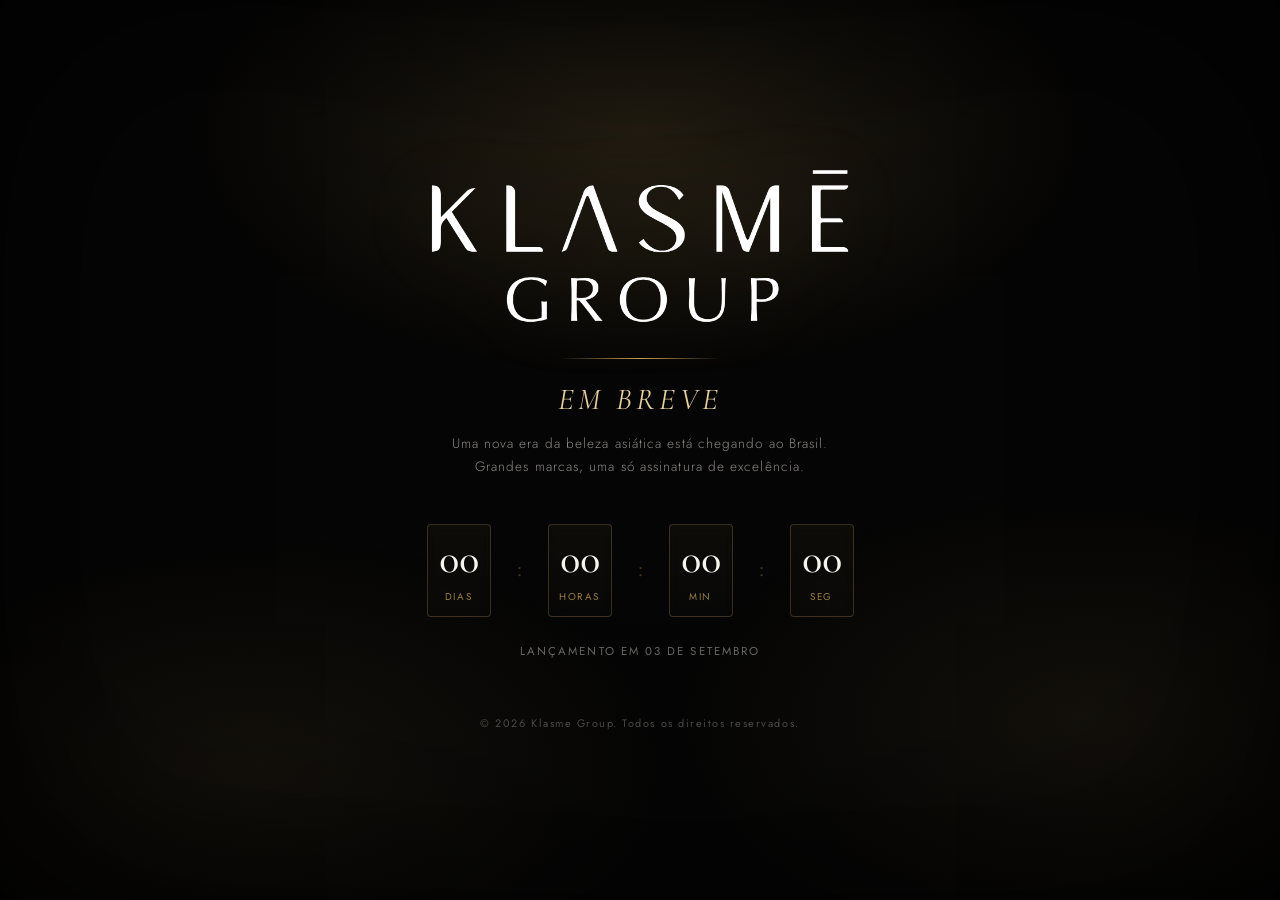
==== index.html @ d5556e87 "em breve pagina inicial" ====
<!DOCTYPE html>
<html lang="pt-BR">
<head>
  <meta charset="UTF-8">
  <meta name="viewport" content="width=device-width, initial-scale=1.0">
  <title>Klasme Group — Em Breve</title>
  <meta name="description" content="Klasme Group. Grandes marcas de cosméticos asiáticas chegando em breve.">

  <link rel="preconnect" href="https://fonts.googleapis.com">
  <link rel="preconnect" href="https://fonts.gstatic.com" crossorigin>
  <link href="https://fonts.googleapis.com/css2?family=Cormorant+Garamond:ital,wght@0,300;0,400;0,500;1,400&family=Jost:wght@300;400;500&display=swap" rel="stylesheet">

  <style>
    :root {
      --gold: #c9a15a;
      --gold-soft: #e6cf9e;
      --black: #050505;
      --white: #f7f4ee;
    }

    * {
      margin: 0;
      padding: 0;
      box-sizing: border-box;
    }

    html, body {
      height: 100%;
    }

    body {
      position: relative;
      display: flex;
      flex-direction: column;
      justify-content: center;
      align-items: center;
      min-height: 100vh;
      background: var(--black);
      color: var(--white);
      font-family: 'Jost', sans-serif;
      overflow: hidden;
      padding: 24px;
    }

    /* Ambient luxury glow background */
    .glow {
      position: fixed;
      inset: 0;
      z-index: 0;
      pointer-events: none;
      background:
        radial-gradient(ellipse 60% 45% at 50% 15%, rgba(201, 161, 90, 0.16), transparent 60%),
        radial-gradient(ellipse 50% 40% at 20% 85%, rgba(201, 161, 90, 0.08), transparent 65%),
        radial-gradient(ellipse 50% 40% at 85% 80%, rgba(201, 161, 90, 0.08), transparent 65%);
      animation: drift 14s ease-in-out infinite alternate;
    }

    @keyframes drift {
      0%   { transform: scale(1) translateY(0); opacity: 0.85; }
      100% { transform: scale(1.08) translateY(-10px); opacity: 1; }
    }

    /* Fine noise/texture vignette */
    .vignette {
      position: fixed;
      inset: 0;
      z-index: 0;
      pointer-events: none;
      box-shadow: inset 0 0 18vw rgba(0, 0, 0, 0.85);
    }

    .content {
      position: relative;
      z-index: 1;
      display: flex;
      flex-direction: column;
      align-items: center;
      text-align: center;
      max-width: 640px;
      width: 100%;
    }

    .logo-wrap {
      opacity: 0;
      transform: translateY(18px) scale(0.97);
      animation: reveal 1.4s cubic-bezier(0.16, 1, 0.3, 1) 0.2s forwards;
    }

    .logo-wrap img {
      width: min(78vw, 420px);
      height: auto;
      filter: drop-shadow(0 0 40px rgba(201, 161, 90, 0.12));
    }

    .divider {
      width: 0;
      height: 1px;
      margin: 28px auto 22px;
      background: linear-gradient(90deg, transparent, var(--gold), transparent);
      animation: expand 1.2s ease-out 1.1s forwards;
    }

    @keyframes expand {
      to { width: 160px; }
    }

    .tagline {
      font-family: 'Cormorant Garamond', serif;
      font-style: italic;
      font-weight: 400;
      font-size: clamp(1.35rem, 4vw, 1.9rem);
      letter-spacing: 0.14em;
      color: var(--gold-soft);
      text-transform: uppercase;
      opacity: 0;
      animation: reveal 1.2s cubic-bezier(0.16, 1, 0.3, 1) 0.9s forwards;
    }

    .subtext {
      margin-top: 14px;
      font-weight: 300;
      font-size: 0.85rem;
      letter-spacing: 0.08em;
      color: rgba(247, 244, 238, 0.55);
      max-width: 420px;
      line-height: 1.7;
      opacity: 0;
      animation: reveal 1.2s cubic-bezier(0.16, 1, 0.3, 1) 1.2s forwards;
    }

    @keyframes reveal {
      to { opacity: 1; transform: translateY(0) scale(1); }
    }

    /* Countdown */
    .countdown {
      display: flex;
      gap: clamp(10px, 3vw, 26px);
      margin-top: 46px;
      opacity: 0;
      animation: reveal 1.3s cubic-bezier(0.16, 1, 0.3, 1) 1.5s forwards;
    }

    .countdown .unit {
      display: flex;
      flex-direction: column;
      align-items: center;
      min-width: 64px;
      padding: 14px 6px 12px;
      border: 1px solid rgba(201, 161, 90, 0.25);
      border-radius: 4px;
      background: linear-gradient(180deg, rgba(201, 161, 90, 0.05), rgba(255, 255, 255, 0.01));
      backdrop-filter: blur(6px);
      transition: border-color 0.4s ease, box-shadow 0.4s ease;
    }

    .countdown .unit:hover {
      border-color: rgba(201, 161, 90, 0.55);
      box-shadow: 0 0 24px rgba(201, 161, 90, 0.12);
    }

    .countdown .value {
      font-family: 'Cormorant Garamond', serif;
      font-weight: 500;
      font-size: clamp(1.8rem, 5vw, 2.6rem);
      color: var(--white);
      line-height: 1;
      font-variant-numeric: tabular-nums;
    }

    .countdown .label {
      margin-top: 8px;
      font-size: 0.62rem;
      letter-spacing: 0.16em;
      text-transform: uppercase;
      color: rgba(201, 161, 90, 0.75);
    }

    .countdown .sep {
      align-self: center;
      color: rgba(201, 161, 90, 0.3);
      font-family: 'Cormorant Garamond', serif;
      font-size: 1.6rem;
      margin-top: -6px;
    }

    .date-note {
      margin-top: 26px;
      font-size: 0.72rem;
      letter-spacing: 0.18em;
      text-transform: uppercase;
      color: rgba(247, 244, 238, 0.4);
      opacity: 0;
      animation: reveal 1.2s cubic-bezier(0.16, 1, 0.3, 1) 1.8s forwards;
    }

    footer {
      position: relative;
      z-index: 1;
      margin-top: 56px;
      font-size: 0.68rem;
      letter-spacing: 0.14em;
      color: rgba(247, 244, 238, 0.28);
      opacity: 0;
      animation: reveal 1.2s ease 2.1s forwards;
    }

    @media (max-width: 420px) {
      .countdown { gap: 8px; }
      .countdown .unit { min-width: 54px; padding: 10px 4px; }
      .countdown .sep { font-size: 1.2rem; }
    }
  </style>
</head>
<body>
  <div class="glow"></div>
  <div class="vignette"></div>

  <main class="content">
    <div class="logo-wrap">
      <img src="assets/imgs/KLASME-GROUP-LOGO.png" alt="Klasme Group">
    </div>

    <div class="divider"></div>

    <p class="tagline">Em breve</p>
    <p class="subtext">
      Uma nova era da beleza asiática está chegando ao Brasil.
      Grandes marcas, uma só assinatura de excelência.
    </p>

    <div class="countdown" id="countdown" aria-label="Contagem regressiva para o lançamento">
      <div class="unit"><span class="value" id="cd-days">00</span><span class="label">Dias</span></div>
      <span class="sep">:</span>
      <div class="unit"><span class="value" id="cd-hours">00</span><span class="label">Horas</span></div>
      <span class="sep">:</span>
      <div class="unit"><span class="value" id="cd-minutes">00</span><span class="label">Min</span></div>
      <span class="sep">:</span>
      <div class="unit"><span class="value" id="cd-seconds">00</span><span class="label">Seg</span></div>
    </div>

    <p class="date-note">Lançamento em 03 de setembro</p>
  </main>

  <footer>&copy; <span id="year"></span> Klasme Group. Todos os direitos reservados.</footer>

  <script>
    document.getElementById('year').textContent = new Date().getFullYear();

    var targetDate = new Date('2026-09-03T00:00:00-03:00').getTime();

    var els = {
      days: document.getElementById('cd-days'),
      hours: document.getElementById('cd-hours'),
      minutes: document.getElementById('cd-minutes'),
      seconds: document.getElementById('cd-seconds')
    };

    function pad(n) {
      return String(n).padStart(2, '0');
    }

    function tick() {
      var now = Date.now();
      var diff = targetDate - now;

      if (diff <= 0) {
        els.days.textContent = '00';
        els.hours.textContent = '00';
        els.minutes.textContent = '00';
        els.seconds.textContent = '00';
        clearInterval(timer);
        return;
      }

      var days = Math.floor(diff / (1000 * 60 * 60 * 24));
      var hours = Math.floor((diff / (1000 * 60 * 60)) % 24);
      var minutes = Math.floor((diff / (1000 * 60)) % 60);
      var seconds = Math.floor((diff / 1000) % 60);

      els.days.textContent = pad(days);
      els.hours.textContent = pad(hours);
      els.minutes.textContent = pad(minutes);
      els.seconds.textContent = pad(seconds);
    }

    tick();
    var timer = setInterval(tick, 1000);
  </script>
</body>
</html>
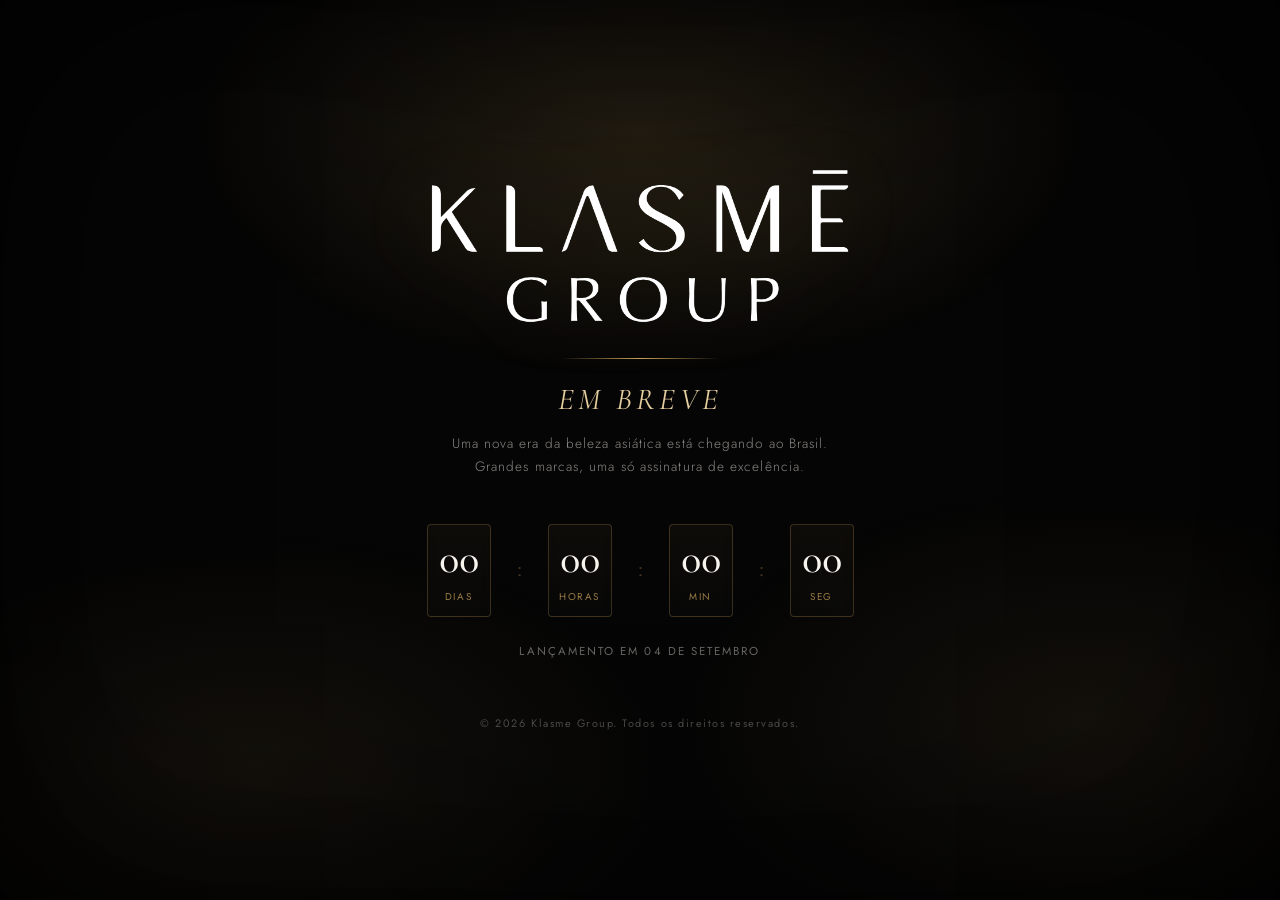
==== commit 503d2894: "correção data" ====
--- a/index.html
+++ b/index.html
@@ -239,7 +239,7 @@
       <div class="unit"><span class="value" id="cd-seconds">00</span><span class="label">Seg</span></div>
     </div>
 
-    <p class="date-note">Lançamento em 03 de setembro</p>
+    <p class="date-note">Lançamento em 04 de setembro</p>
   </main>
 
   <footer>&copy; <span id="year"></span> Klasme Group. Todos os direitos reservados.</footer>
@@ -247,7 +247,7 @@
   <script>
     document.getElementById('year').textContent = new Date().getFullYear();
 
-    var targetDate = new Date('2026-09-03T00:00:00-03:00').getTime();
+    var targetDate = new Date('2026-09-04T00:00:00-03:00').getTime();
 
     var els = {
       days: document.getElementById('cd-days'),
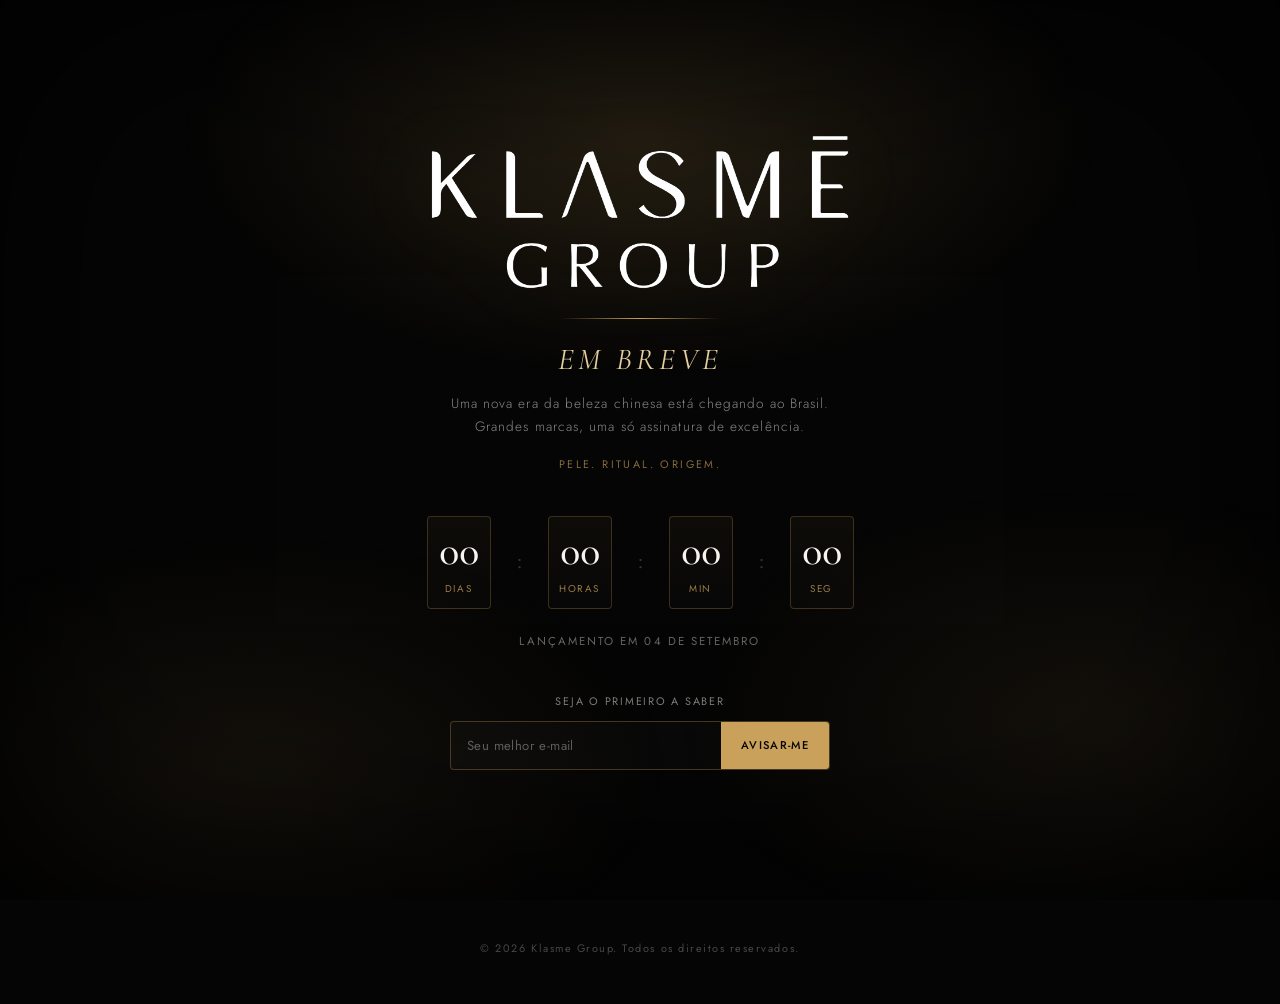
==== commit c263de63: "forms" ====
--- a/index.html
+++ b/index.html
@@ -4,7 +4,7 @@
   <meta charset="UTF-8">
   <meta name="viewport" content="width=device-width, initial-scale=1.0">
   <title>Klasme Group — Em Breve</title>
-  <meta name="description" content="Klasme Group. Grandes marcas de cosméticos asiáticas chegando em breve.">
+  <meta name="description" content="Klasme Group. Grandes marcas de cosméticos chinesas chegando em breve.">
 
   <link rel="preconnect" href="https://fonts.googleapis.com">
   <link rel="preconnect" href="https://fonts.gstatic.com" crossorigin>
@@ -24,22 +24,21 @@
       box-sizing: border-box;
     }
 
-    html, body {
-      height: 100%;
+    html {
+      scroll-behavior: smooth;
     }
 
     body {
       position: relative;
-      display: flex;
-      flex-direction: column;
-      justify-content: center;
-      align-items: center;
-      min-height: 100vh;
       background: var(--black);
       color: var(--white);
       font-family: 'Jost', sans-serif;
-      overflow: hidden;
-      padding: 24px;
+      cursor: default;
+    }
+
+    ::selection {
+      background: rgba(201, 161, 90, 0.35);
+      color: var(--white);
     }
 
     /* Ambient luxury glow background */
@@ -60,7 +59,7 @@
       100% { transform: scale(1.08) translateY(-10px); opacity: 1; }
     }
 
-    /* Fine noise/texture vignette */
+    /* Fine vignette */
     .vignette {
       position: fixed;
       inset: 0;
@@ -69,24 +68,86 @@
       box-shadow: inset 0 0 18vw rgba(0, 0, 0, 0.85);
     }
 
+    /* Cursor glow that follows the pointer (desktop only) */
+    .cursor-glow {
+      position: fixed;
+      top: 0;
+      left: 0;
+      width: 160px;
+      height: 160px;
+      margin-left: -80px;
+      margin-top: -80px;
+      border-radius: 50%;
+      background: radial-gradient(circle, rgba(201, 161, 90, 0.14), transparent 70%);
+      pointer-events: none;
+      z-index: 1;
+      opacity: 0;
+      transition: opacity 0.4s ease;
+      will-change: transform;
+    }
+
+    @media (hover: none) {
+      .cursor-glow { display: none; }
+    }
+
+    /* Floating gold particles */
+    .particles {
+      position: fixed;
+      inset: 0;
+      z-index: 0;
+      pointer-events: none;
+      overflow: hidden;
+    }
+
+    .particles span {
+      position: absolute;
+      bottom: -10px;
+      width: 3px;
+      height: 3px;
+      border-radius: 50%;
+      background: var(--gold-soft);
+      opacity: 0;
+      animation: rise linear infinite;
+      box-shadow: 0 0 6px rgba(230, 207, 158, 0.8);
+    }
+
+    @keyframes rise {
+      0%   { transform: translateY(0) translateX(0); opacity: 0; }
+      10%  { opacity: 0.7; }
+      90%  { opacity: 0.4; }
+      100% { transform: translateY(-105vh) translateX(var(--drift, 20px)); opacity: 0; }
+    }
+
+    /* Hero */
+    .hero {
+      position: relative;
+      z-index: 2;
+      display: flex;
+      flex-direction: column;
+      justify-content: center;
+      align-items: center;
+      text-align: center;
+      min-height: 100vh;
+      padding: 90px 24px 60px;
+    }
+
     .content {
-      position: relative;
-      z-index: 1;
       display: flex;
       flex-direction: column;
       align-items: center;
-      text-align: center;
       max-width: 640px;
       width: 100%;
     }
 
     .logo-wrap {
+      position: relative;
       opacity: 0;
       transform: translateY(18px) scale(0.97);
       animation: reveal 1.4s cubic-bezier(0.16, 1, 0.3, 1) 0.2s forwards;
     }
 
     .logo-wrap img {
+      display: block;
       width: min(78vw, 420px);
       height: auto;
       filter: drop-shadow(0 0 40px rgba(201, 161, 90, 0.12));
@@ -132,13 +193,41 @@
       to { opacity: 1; transform: translateY(0) scale(1); }
     }
 
+    /* Rotating phrases */
+    .rotator {
+      position: relative;
+      height: 20px;
+      margin-top: 18px;
+      opacity: 0;
+      animation: reveal 1.2s cubic-bezier(0.16, 1, 0.3, 1) 1.4s forwards;
+    }
+
+    .rotator span {
+      position: absolute;
+      left: 50%;
+      top: 0;
+      transform: translate(-50%, 6px);
+      font-size: 0.68rem;
+      letter-spacing: 0.22em;
+      text-transform: uppercase;
+      color: rgba(201, 161, 90, 0.65);
+      white-space: nowrap;
+      opacity: 0;
+      transition: opacity 0.6s ease, transform 0.6s ease;
+    }
+
+    .rotator span.is-active {
+      opacity: 1;
+      transform: translate(-50%, 0);
+    }
+
     /* Countdown */
     .countdown {
       display: flex;
       gap: clamp(10px, 3vw, 26px);
-      margin-top: 46px;
-      opacity: 0;
-      animation: reveal 1.3s cubic-bezier(0.16, 1, 0.3, 1) 1.5s forwards;
+      margin-top: 40px;
+      opacity: 0;
+      animation: reveal 1.3s cubic-bezier(0.16, 1, 0.3, 1) 1.6s forwards;
     }
 
     .countdown .unit {
@@ -185,7 +274,7 @@
     }
 
     .date-note {
-      margin-top: 26px;
+      margin-top: 24px;
       font-size: 0.72rem;
       letter-spacing: 0.18em;
       text-transform: uppercase;
@@ -194,59 +283,165 @@
       animation: reveal 1.2s cubic-bezier(0.16, 1, 0.3, 1) 1.8s forwards;
     }
 
-    footer {
-      position: relative;
-      z-index: 1;
-      margin-top: 56px;
+    /* Email signup — visual only, backend to be wired later */
+    .signup {
+      margin-top: 44px;
+      width: 100%;
+      max-width: 380px;
+      opacity: 0;
+      animation: reveal 1.2s cubic-bezier(0.16, 1, 0.3, 1) 2s forwards;
+    }
+
+    .signup-label {
       font-size: 0.68rem;
-      letter-spacing: 0.14em;
-      color: rgba(247, 244, 238, 0.28);
-      opacity: 0;
-      animation: reveal 1.2s ease 2.1s forwards;
+      letter-spacing: 0.16em;
+      text-transform: uppercase;
+      color: rgba(247, 244, 238, 0.5);
+      margin-bottom: 12px;
+    }
+
+    .signup-form {
+      display: flex;
+      border: 1px solid rgba(201, 161, 90, 0.3);
+      border-radius: 4px;
+      overflow: hidden;
+      background: rgba(255, 255, 255, 0.02);
+      backdrop-filter: blur(6px);
+      transition: border-color 0.3s ease, box-shadow 0.3s ease;
+    }
+
+    .signup-form:focus-within {
+      border-color: rgba(201, 161, 90, 0.7);
+      box-shadow: 0 0 24px rgba(201, 161, 90, 0.12);
+    }
+
+    .signup-form input {
+      flex: 1;
+      min-width: 0;
+      padding: 14px 16px;
+      background: transparent;
+      border: none;
+      outline: none;
+      color: var(--white);
+      font-family: 'Jost', sans-serif;
+      font-size: 0.82rem;
+      letter-spacing: 0.03em;
+    }
+
+    .signup-form input::placeholder {
+      color: rgba(247, 244, 238, 0.35);
+    }
+
+    .signup-form button {
+      padding: 0 20px;
+      border: none;
+      background: var(--gold);
+      color: var(--black);
+      font-family: 'Jost', sans-serif;
+      font-size: 0.7rem;
+      font-weight: 500;
+      letter-spacing: 0.12em;
+      text-transform: uppercase;
+      cursor: pointer;
+      transition: background 0.3s ease;
+      white-space: nowrap;
+    }
+
+    .signup-form button:hover {
+      background: var(--gold-soft);
+    }
+
+    .signup-note {
+      margin-top: 10px;
+      font-size: 0.65rem;
+      letter-spacing: 0.04em;
+      color: rgba(247, 244, 238, 0.32);
+      min-height: 1em;
+      transition: color 0.3s ease;
+    }
+
+    .signup-note.is-success {
+      color: var(--gold-soft);
+    }
+
+    .signup-note.is-error {
+      color: #d98a8a;
     }
 
     @media (max-width: 420px) {
       .countdown { gap: 8px; }
       .countdown .unit { min-width: 54px; padding: 10px 4px; }
       .countdown .sep { font-size: 1.2rem; }
+    }
+
+    /* Footer */
+    footer {
+      position: relative;
+      z-index: 2;
+      padding: 40px 24px 48px;
+      text-align: center;
+    }
+
+    .copyright {
+      font-size: 0.68rem;
+      letter-spacing: 0.14em;
+      color: rgba(247, 244, 238, 0.28);
     }
   </style>
 </head>
 <body>
   <div class="glow"></div>
   <div class="vignette"></div>
-
-  <main class="content">
-    <div class="logo-wrap">
-      <img src="assets/imgs/KLASME-GROUP-LOGO.png" alt="Klasme Group">
+  <div class="cursor-glow" id="cursor-glow"></div>
+  <div class="particles" id="particles"></div>
+
+  <main class="hero">
+    <div class="content">
+      <div class="logo-wrap">
+        <img src="assets/imgs/KLASME-GROUP-LOGO.png" alt="Klasme Group">
+      </div>
+
+      <div class="divider"></div>
+
+      <p class="tagline">Em breve</p>
+      <p class="subtext">
+        Uma nova era da beleza chinesa está chegando ao Brasil.
+        Grandes marcas, uma só assinatura de excelência.
+      </p>
+
+      <div class="rotator" id="rotator" aria-hidden="true"></div>
+
+      <div class="countdown" id="countdown" aria-label="Contagem regressiva para o lançamento">
+        <div class="unit"><span class="value" id="cd-days">00</span><span class="label">Dias</span></div>
+        <span class="sep">:</span>
+        <div class="unit"><span class="value" id="cd-hours">00</span><span class="label">Horas</span></div>
+        <span class="sep">:</span>
+        <div class="unit"><span class="value" id="cd-minutes">00</span><span class="label">Min</span></div>
+        <span class="sep">:</span>
+        <div class="unit"><span class="value" id="cd-seconds">00</span><span class="label">Seg</span></div>
+      </div>
+
+      <p class="date-note">Lançamento em 04 de setembro</p>
+
+      <div class="signup">
+        <p class="signup-label">Seja o primeiro a saber</p>
+        <form class="signup-form" id="signup-form">
+          <input type="email" name="email" placeholder="Seu melhor e-mail" required aria-label="Seu e-mail">
+          <button type="submit" id="signup-button">Avisar-me</button>
+        </form>
+        <p class="signup-note" id="signup-note">&nbsp;</p>
+      </div>
     </div>
-
-    <div class="divider"></div>
-
-    <p class="tagline">Em breve</p>
-    <p class="subtext">
-      Uma nova era da beleza asiática está chegando ao Brasil.
-      Grandes marcas, uma só assinatura de excelência.
-    </p>
-
-    <div class="countdown" id="countdown" aria-label="Contagem regressiva para o lançamento">
-      <div class="unit"><span class="value" id="cd-days">00</span><span class="label">Dias</span></div>
-      <span class="sep">:</span>
-      <div class="unit"><span class="value" id="cd-hours">00</span><span class="label">Horas</span></div>
-      <span class="sep">:</span>
-      <div class="unit"><span class="value" id="cd-minutes">00</span><span class="label">Min</span></div>
-      <span class="sep">:</span>
-      <div class="unit"><span class="value" id="cd-seconds">00</span><span class="label">Seg</span></div>
-    </div>
-
-    <p class="date-note">Lançamento em 04 de setembro</p>
   </main>
 
-  <footer>&copy; <span id="year"></span> Klasme Group. Todos os direitos reservados.</footer>
+  <footer>
+    <p class="copyright">&copy; <span id="year"></span> Klasme Group. Todos os direitos reservados.</p>
+  </footer>
 
   <script>
     document.getElementById('year').textContent = new Date().getFullYear();
 
+    /* Countdown */
     var targetDate = new Date('2026-09-04T00:00:00-03:00').getTime();
 
     var els = {
@@ -286,6 +481,99 @@
 
     tick();
     var timer = setInterval(tick, 1000);
+
+    /* Rotating phrases */
+    var phrases = [
+      'Pele. Ritual. Origem.',
+      'Beleza chinesa, curada para você',
+      'Ingredientes raros, resultados visíveis',
+      'Uma seleção exclusiva Klasme Group'
+    ];
+    var rotator = document.getElementById('rotator');
+    var rotatorSpans = phrases.map(function (text, i) {
+      var span = document.createElement('span');
+      span.textContent = text;
+      if (i === 0) span.classList.add('is-active');
+      rotator.appendChild(span);
+      return span;
+    });
+
+    var rotatorIndex = 0;
+    setInterval(function () {
+      rotatorSpans[rotatorIndex].classList.remove('is-active');
+      rotatorIndex = (rotatorIndex + 1) % rotatorSpans.length;
+      rotatorSpans[rotatorIndex].classList.add('is-active');
+    }, 3800);
+
+    /* Cursor glow */
+    var cursorGlow = document.getElementById('cursor-glow');
+    if (window.matchMedia('(hover: hover)').matches) {
+      window.addEventListener('mousemove', function (e) {
+        cursorGlow.style.opacity = '1';
+        cursorGlow.style.transform = 'translate(' + e.clientX + 'px,' + e.clientY + 'px)';
+      });
+      window.addEventListener('mouseleave', function () {
+        cursorGlow.style.opacity = '0';
+      });
+    }
+
+    /* Floating gold particles */
+    var particlesEl = document.getElementById('particles');
+    var particleCount = 22;
+    for (var p = 0; p < particleCount; p++) {
+      var particle = document.createElement('span');
+      var left = Math.random() * 100;
+      var duration = 10 + Math.random() * 12;
+      var delay = Math.random() * 14;
+      var drift = (Math.random() * 60 - 30) + 'px';
+      particle.style.left = left + '%';
+      particle.style.setProperty('--drift', drift);
+      particle.style.animationDuration = duration + 's';
+      particle.style.animationDelay = delay + 's';
+      particlesEl.appendChild(particle);
+    }
+
+    /* Email signup — envia para uma planilha do Google Sheets via Apps Script.
+       O deploy do Apps Script não retorna cabeçalhos CORS legíveis, então o
+       fetch usa mode: 'no-cors' — a resposta fica opaca (não dá pra ler o
+       corpo), mas o envio em si funciona normalmente. */
+    var SHEET_ENDPOINT = 'https://script.google.com/macros/s/AKfycby1KqSJwX78SI3dHAavlIbFaO8jOM7e2JQEQom7slB5k4C-gQr8ISG7_UyW7MsYrk8e/exec';
+
+    var signupForm = document.getElementById('signup-form');
+    var signupNote = document.getElementById('signup-note');
+    var signupButton = document.getElementById('signup-button');
+
+    signupForm.addEventListener('submit', function (e) {
+      e.preventDefault();
+
+      var email = signupForm.email.value.trim();
+      if (!email) return;
+
+      signupButton.disabled = true;
+      signupNote.classList.remove('is-success', 'is-error');
+      signupNote.textContent = 'Enviando...';
+
+      var body = new URLSearchParams();
+      body.append('email', email);
+
+      fetch(SHEET_ENDPOINT, {
+        method: 'POST',
+        mode: 'no-cors',
+        body: body
+      })
+        .then(function () {
+          signupNote.textContent = 'Obrigado! Você será avisado em primeira mão.';
+          signupNote.classList.add('is-success');
+          signupForm.reset();
+        })
+        .catch(function () {
+          signupNote.textContent = 'Não foi possível enviar. Tente novamente.';
+          signupNote.classList.add('is-error');
+        })
+        .finally(function () {
+          signupButton.disabled = false;
+        });
+    });
   </script>
 </body>
 </html>
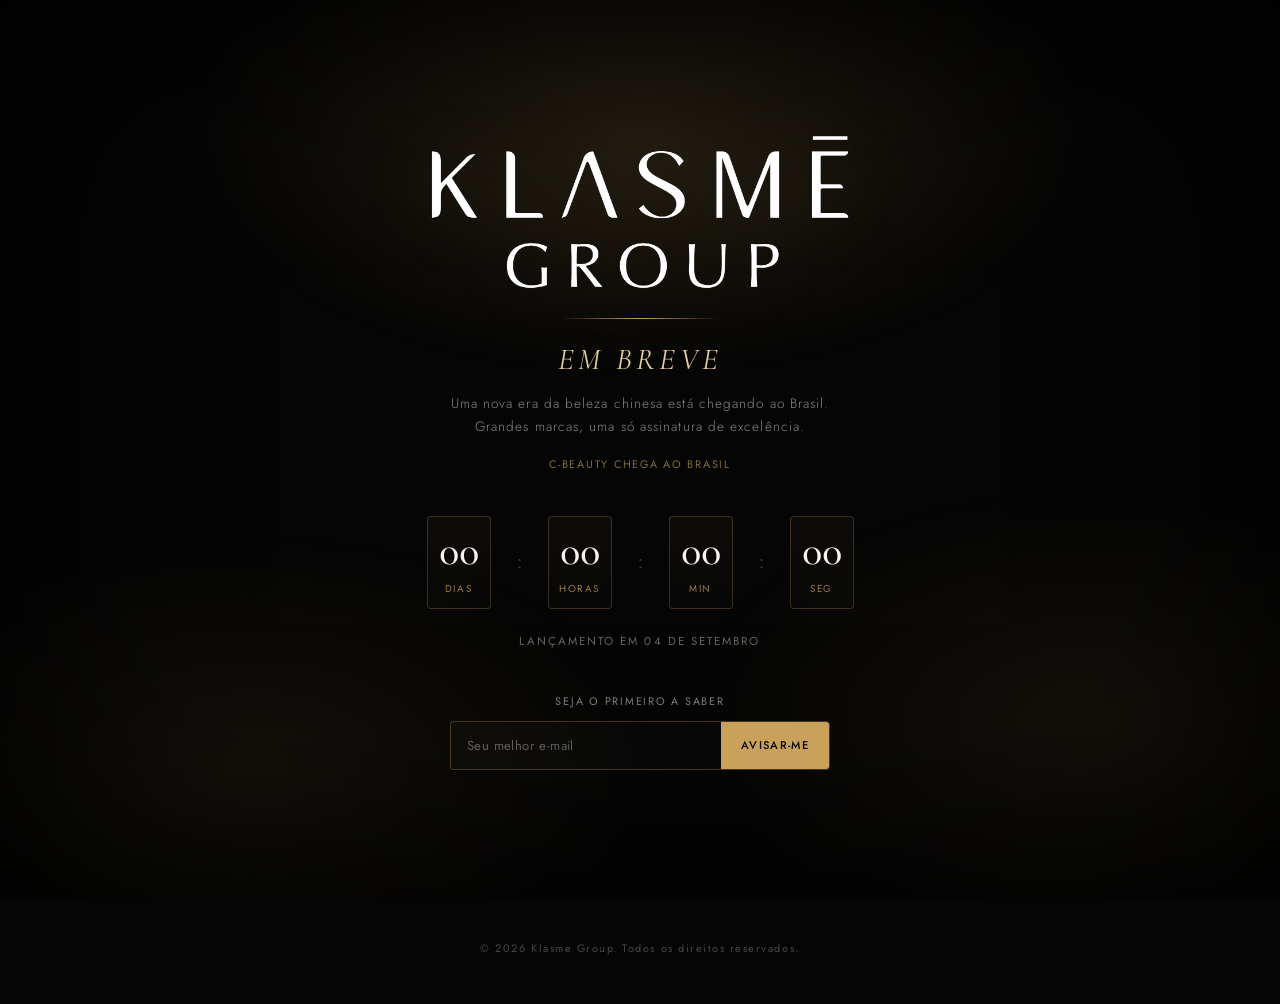
==== commit 272e6a98: "forms correcao" ====
--- a/index.html
+++ b/index.html
@@ -196,7 +196,7 @@
     /* Rotating phrases */
     .rotator {
       position: relative;
-      height: 20px;
+      min-height: 20px;
       margin-top: 18px;
       opacity: 0;
       animation: reveal 1.2s cubic-bezier(0.16, 1, 0.3, 1) 1.4s forwards;
@@ -206,12 +206,15 @@
       position: absolute;
       left: 50%;
       top: 0;
+      width: max-content;
+      max-width: 90vw;
       transform: translate(-50%, 6px);
       font-size: 0.68rem;
-      letter-spacing: 0.22em;
+      letter-spacing: 0.16em;
       text-transform: uppercase;
       color: rgba(201, 161, 90, 0.65);
-      white-space: nowrap;
+      white-space: normal;
+      text-align: center;
       opacity: 0;
       transition: opacity 0.6s ease, transform 0.6s ease;
     }
@@ -484,10 +487,9 @@
 
     /* Rotating phrases */
     var phrases = [
-      'Pele. Ritual. Origem.',
-      'Beleza chinesa, curada para você',
-      'Ingredientes raros, resultados visíveis',
-      'Uma seleção exclusiva Klasme Group'
+      'C-beauty chega ao Brasil',
+      'Estética oriental, herança milenar',
+      'Uma curadoria exclusiva Klasme Group'
     ];
     var rotator = document.getElementById('rotator');
     var rotatorSpans = phrases.map(function (text, i) {
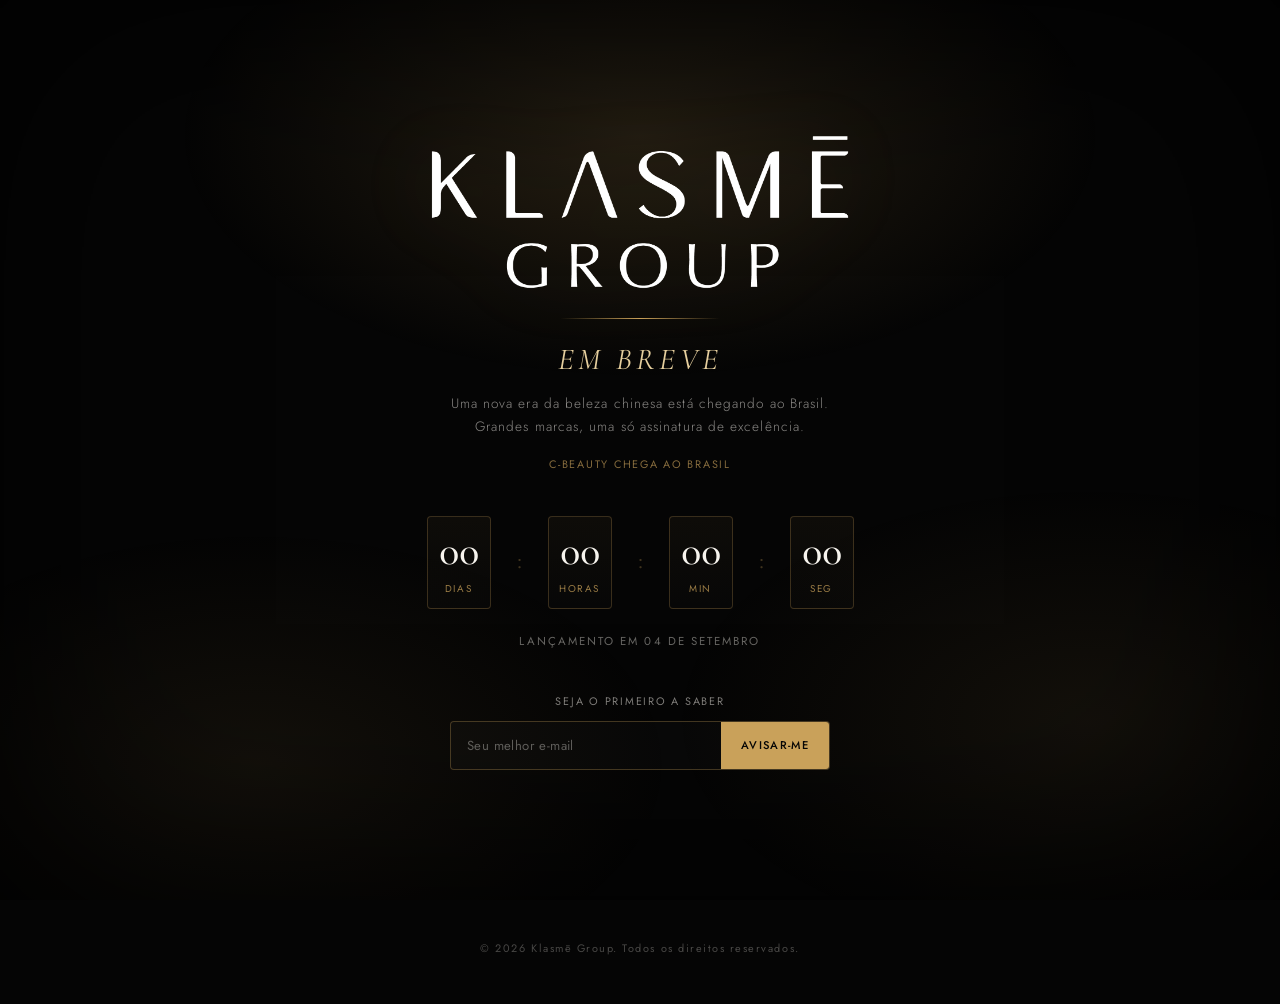
==== commit 5e58803a: "caractere klasme" ====
--- a/index.html
+++ b/index.html
@@ -1,10 +1,11 @@
 <!DOCTYPE html>
 <html lang="pt-BR">
+
 <head>
   <meta charset="UTF-8">
   <meta name="viewport" content="width=device-width, initial-scale=1.0">
-  <title>Klasme Group — Em Breve</title>
-  <meta name="description" content="Klasme Group. Grandes marcas de cosméticos chinesas chegando em breve.">
+  <title>Klasmē Group — Em Breve</title>
+  <meta name="description" content="Klasmē Group. Grandes marcas de cosméticos chinesas chegando em breve.">
 
   <link rel="preconnect" href="https://fonts.googleapis.com">
   <link rel="preconnect" href="https://fonts.gstatic.com" crossorigin>
@@ -55,8 +56,15 @@
     }
 
     @keyframes drift {
-      0%   { transform: scale(1) translateY(0); opacity: 0.85; }
-      100% { transform: scale(1.08) translateY(-10px); opacity: 1; }
+      0% {
+        transform: scale(1) translateY(0);
+        opacity: 0.85;
+      }
+
+      100% {
+        transform: scale(1.08) translateY(-10px);
+        opacity: 1;
+      }
     }
 
     /* Fine vignette */
@@ -87,7 +95,9 @@
     }
 
     @media (hover: none) {
-      .cursor-glow { display: none; }
+      .cursor-glow {
+        display: none;
+      }
     }
 
     /* Floating gold particles */
@@ -112,10 +122,23 @@
     }
 
     @keyframes rise {
-      0%   { transform: translateY(0) translateX(0); opacity: 0; }
-      10%  { opacity: 0.7; }
-      90%  { opacity: 0.4; }
-      100% { transform: translateY(-105vh) translateX(var(--drift, 20px)); opacity: 0; }
+      0% {
+        transform: translateY(0) translateX(0);
+        opacity: 0;
+      }
+
+      10% {
+        opacity: 0.7;
+      }
+
+      90% {
+        opacity: 0.4;
+      }
+
+      100% {
+        transform: translateY(-105vh) translateX(var(--drift, 20px));
+        opacity: 0;
+      }
     }
 
     /* Hero */
@@ -162,7 +185,9 @@
     }
 
     @keyframes expand {
-      to { width: 160px; }
+      to {
+        width: 160px;
+      }
     }
 
     .tagline {
@@ -190,7 +215,10 @@
     }
 
     @keyframes reveal {
-      to { opacity: 1; transform: translateY(0) scale(1); }
+      to {
+        opacity: 1;
+        transform: translateY(0) scale(1);
+      }
     }
 
     /* Rotating phrases */
@@ -372,9 +400,18 @@
     }
 
     @media (max-width: 420px) {
-      .countdown { gap: 8px; }
-      .countdown .unit { min-width: 54px; padding: 10px 4px; }
-      .countdown .sep { font-size: 1.2rem; }
+      .countdown {
+        gap: 8px;
+      }
+
+      .countdown .unit {
+        min-width: 54px;
+        padding: 10px 4px;
+      }
+
+      .countdown .sep {
+        font-size: 1.2rem;
+      }
     }
 
     /* Footer */
@@ -392,6 +429,7 @@
     }
   </style>
 </head>
+
 <body>
   <div class="glow"></div>
   <div class="vignette"></div>
@@ -401,7 +439,7 @@
   <main class="hero">
     <div class="content">
       <div class="logo-wrap">
-        <img src="assets/imgs/KLASME-GROUP-LOGO.png" alt="Klasme Group">
+        <img src="assets/imgs/KLASME-GROUP-LOGO.png" alt="Klasmē Group">
       </div>
 
       <div class="divider"></div>
@@ -438,7 +476,7 @@
   </main>
 
   <footer>
-    <p class="copyright">&copy; <span id="year"></span> Klasme Group. Todos os direitos reservados.</p>
+    <p class="copyright">&copy; <span id="year"></span> Klasmē Group. Todos os direitos reservados.</p>
   </footer>
 
   <script>
@@ -489,7 +527,7 @@
     var phrases = [
       'C-beauty chega ao Brasil',
       'Estética oriental, herança milenar',
-      'Uma curadoria exclusiva Klasme Group'
+      'Uma curadoria exclusiva Klasmē Group'
     ];
     var rotator = document.getElementById('rotator');
     var rotatorSpans = phrases.map(function (text, i) {
@@ -578,4 +616,5 @@
     });
   </script>
 </body>
-</html>
+
+</html>
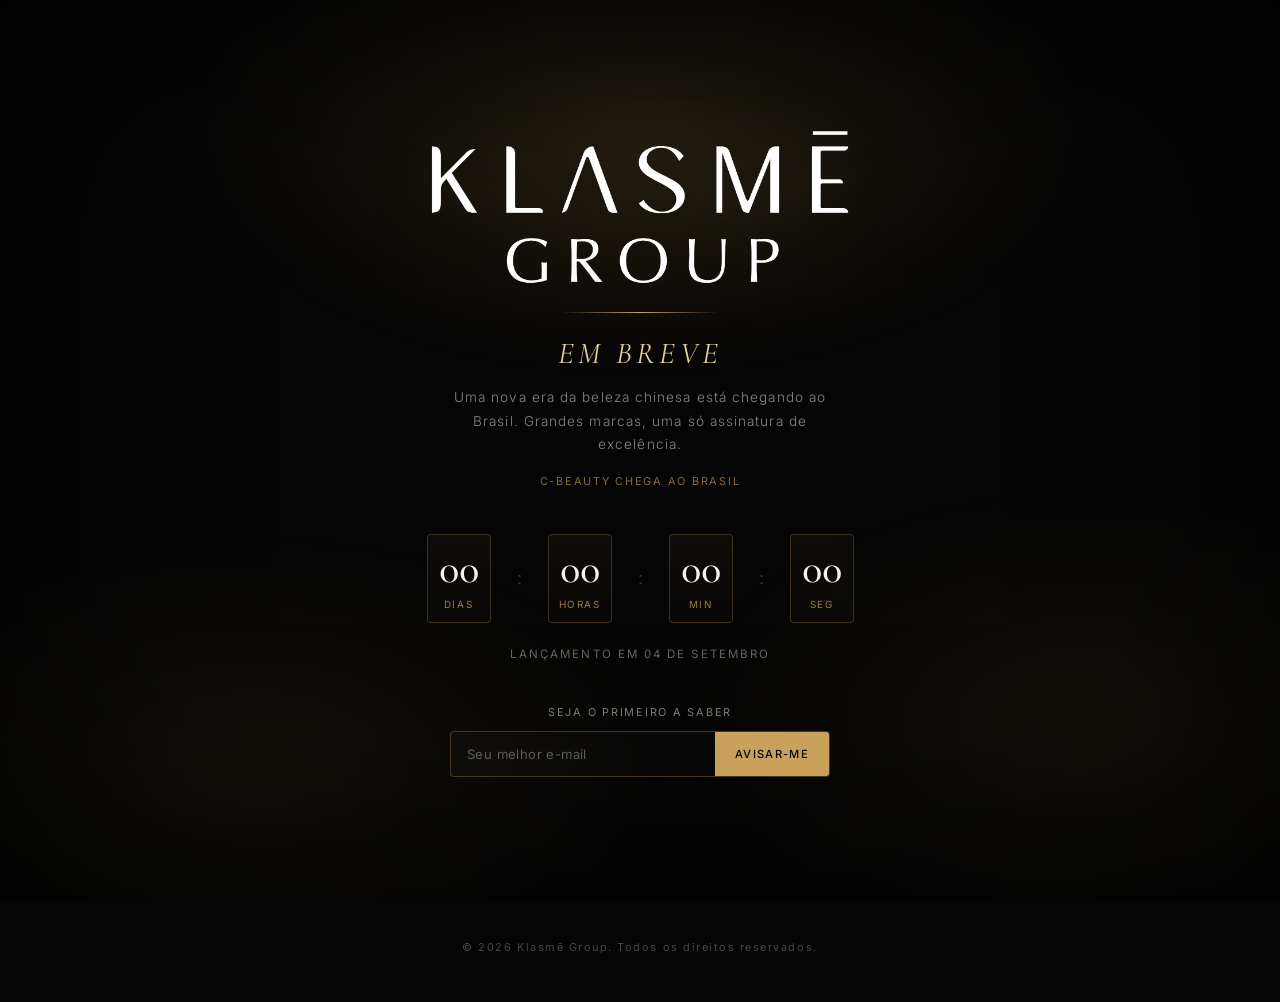
==== commit 73ee50f8: "fonte" ====
--- a/index.html
+++ b/index.html
@@ -9,7 +9,7 @@
 
   <link rel="preconnect" href="https://fonts.googleapis.com">
   <link rel="preconnect" href="https://fonts.gstatic.com" crossorigin>
-  <link href="https://fonts.googleapis.com/css2?family=Cormorant+Garamond:ital,wght@0,300;0,400;0,500;1,400&family=Jost:wght@300;400;500&display=swap" rel="stylesheet">
+  <link href="https://fonts.googleapis.com/css2?family=Cormorant+Garamond:ital,wght@0,300;0,400;0,500;1,400&family=Inter:wght@300;400;500;600&display=swap" rel="stylesheet">
 
   <style>
     :root {
@@ -33,7 +33,7 @@
       position: relative;
       background: var(--black);
       color: var(--white);
-      font-family: 'Jost', sans-serif;
+      font-family: 'Inter', sans-serif;
       cursor: default;
     }
 
@@ -230,7 +230,7 @@
       animation: reveal 1.2s cubic-bezier(0.16, 1, 0.3, 1) 1.4s forwards;
     }
 
-    .rotator span {
+    .rotator > span {
       position: absolute;
       left: 50%;
       top: 0;
@@ -247,9 +247,13 @@
       transition: opacity 0.6s ease, transform 0.6s ease;
     }
 
-    .rotator span.is-active {
+    .rotator > span.is-active {
       opacity: 1;
       transform: translate(-50%, 0);
+    }
+
+    .rotator .no-transform {
+      text-transform: none;
     }
 
     /* Countdown */
@@ -354,7 +358,7 @@
       border: none;
       outline: none;
       color: var(--white);
-      font-family: 'Jost', sans-serif;
+      font-family: 'Inter', sans-serif;
       font-size: 0.82rem;
       letter-spacing: 0.03em;
     }
@@ -368,7 +372,7 @@
       border: none;
       background: var(--gold);
       color: var(--black);
-      font-family: 'Jost', sans-serif;
+      font-family: 'Inter', sans-serif;
       font-size: 0.7rem;
       font-weight: 500;
       letter-spacing: 0.12em;
@@ -523,16 +527,20 @@
     tick();
     var timer = setInterval(tick, 1000);
 
-    /* Rotating phrases */
+    /* Rotating phrases. "KLASMĒ" is pre-uppercased and wrapped with
+       text-transform: none — typing it already in final case (instead of
+       relying on the parent's CSS uppercase transform) keeps the browser
+       from re-shaping the "Ē" against the wrong font subset, which is what
+       was breaking the macron. */
     var phrases = [
       'C-beauty chega ao Brasil',
       'Estética oriental, herança milenar',
-      'Uma curadoria exclusiva Klasmē Group'
+      'Uma curadoria exclusiva <span class="no-transform">KLASMĒ</span> Group'
     ];
     var rotator = document.getElementById('rotator');
-    var rotatorSpans = phrases.map(function (text, i) {
+    var rotatorSpans = phrases.map(function (html, i) {
       var span = document.createElement('span');
-      span.textContent = text;
+      span.innerHTML = html;
       if (i === 0) span.classList.add('is-active');
       rotator.appendChild(span);
       return span;
